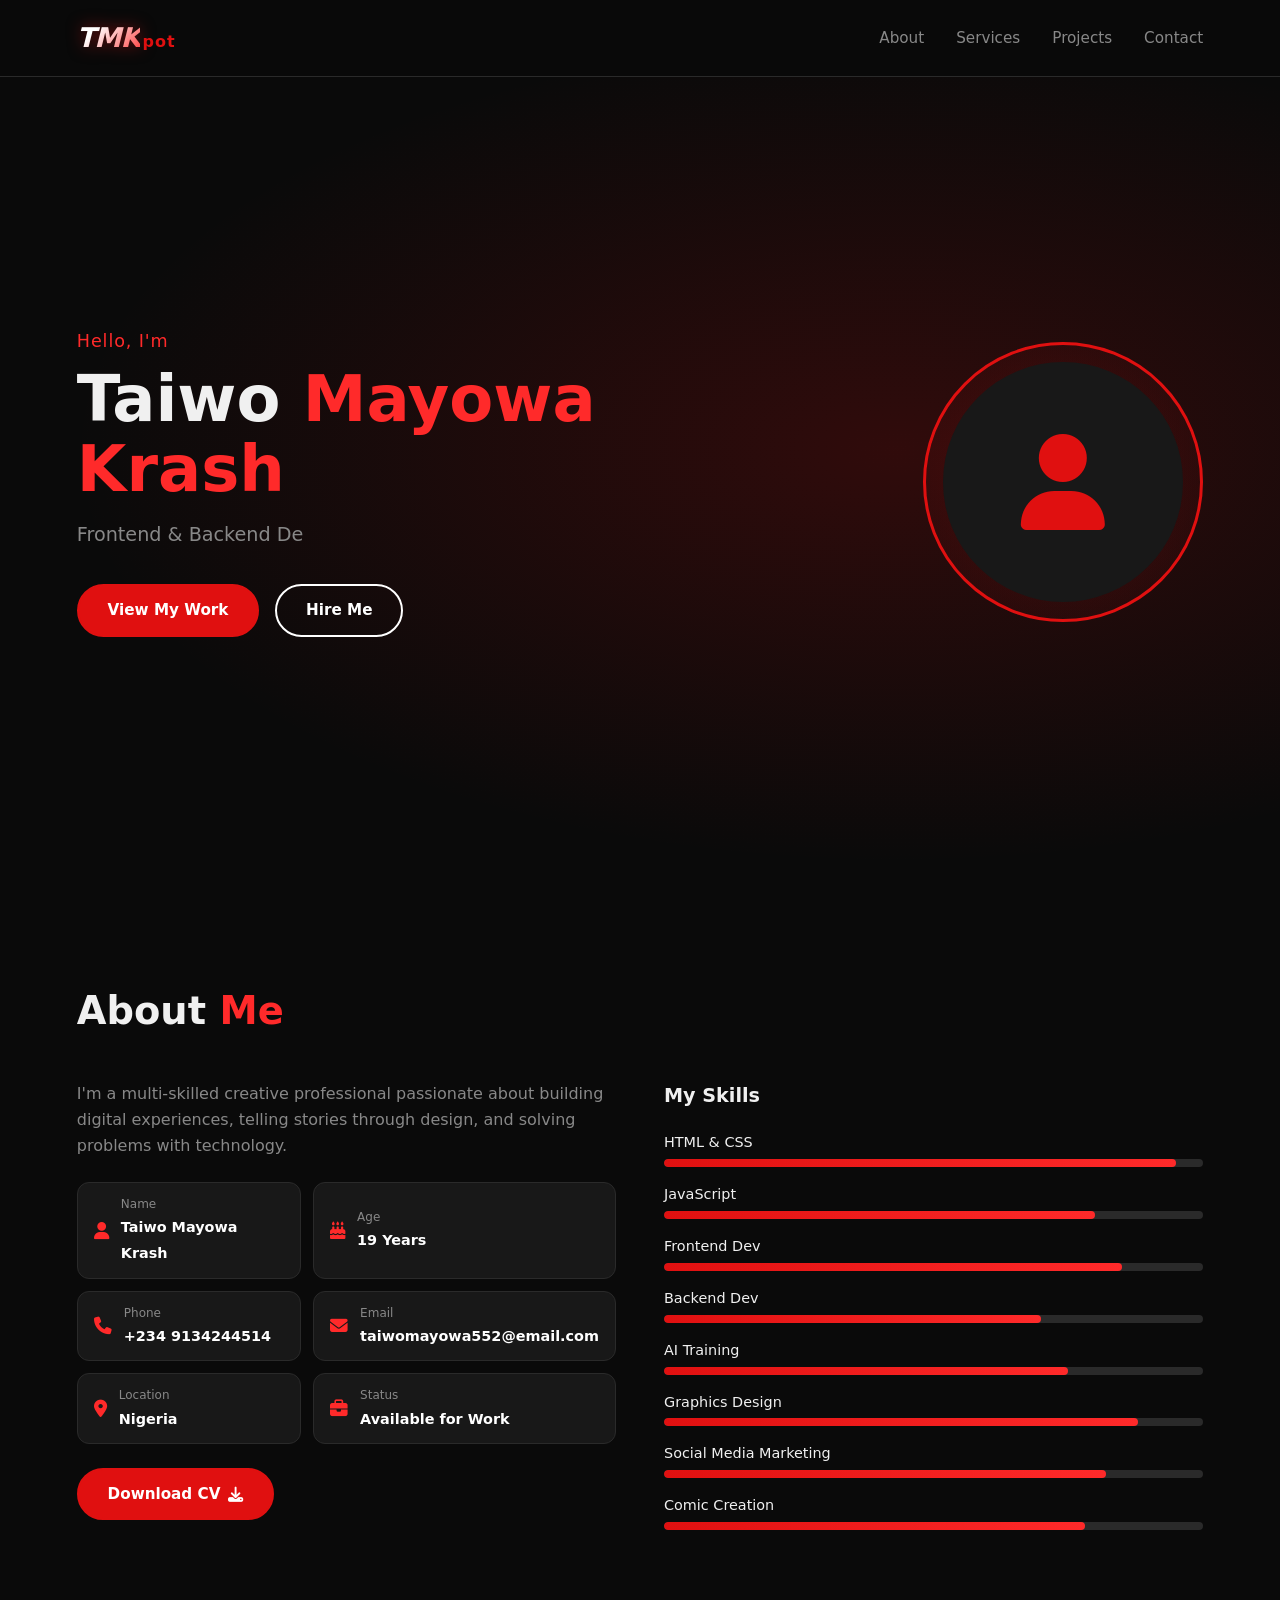
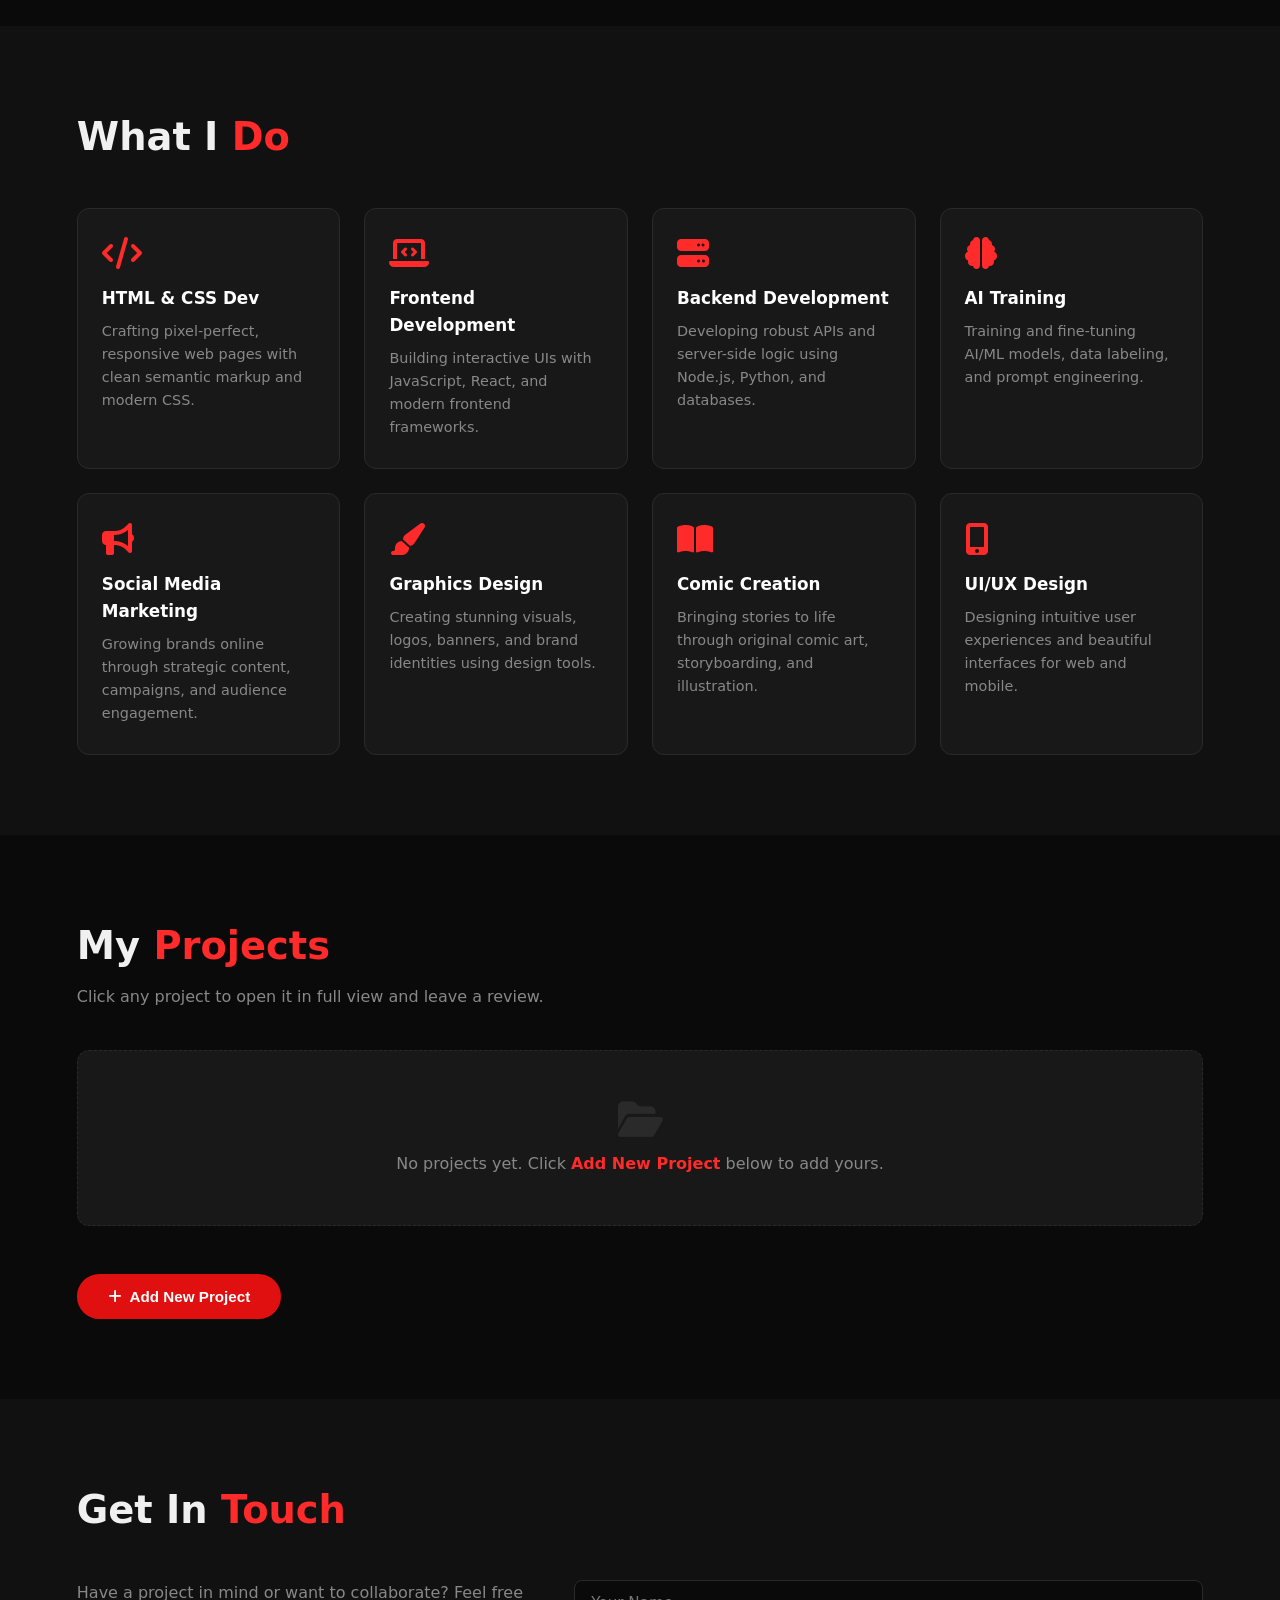
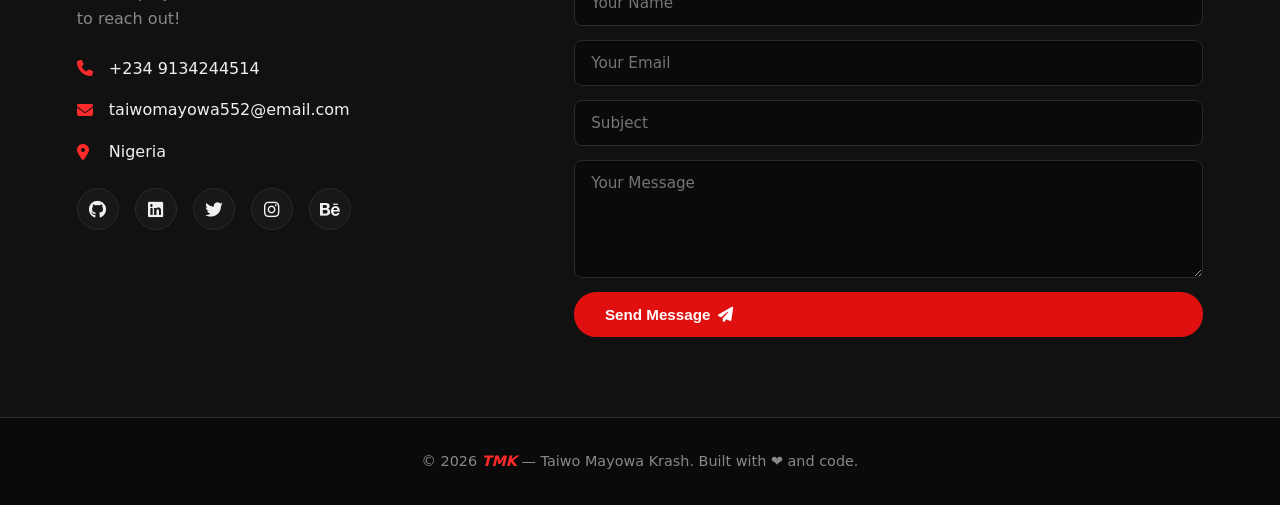
==== index.html @ ac5e5766 "Launch TMK portfolio with projects and recharge generator" ====
<!DOCTYPE html>
<html lang="en">
<head>
  <meta charset="UTF-8" />
  <meta name="viewport" content="width=device-width, initial-scale=1.0"/>
  <title>TMK | Taiwo Mayowa Krash</title>
  <link rel="stylesheet" href="style.css"/>
  <link rel="stylesheet" href="https://cdnjs.cloudflare.com/ajax/libs/font-awesome/6.5.0/css/all.min.css"/>
</head>
<body>

  <!-- NAV -->
  <nav>
    <div class="logo"><span class="logo-tmk">TMK</span><span class="logo-dot"> pot</span></div>
    <ul>
      <li><a href="#about">About</a></li>
      <li><a href="#services">Services</a></li>
      <li><a href="#projects">Projects</a></li>
      <li><a href="#contact">Contact</a></li>
    </ul>
    <button class="menu-btn" onclick="toggleMenu()"><i class="fas fa-bars"></i></button>
  </nav>
  <div class="mobile-menu" id="mobileMenu">
    <a href="#about" onclick="toggleMenu()">About</a>
    <a href="#services" onclick="toggleMenu()">Services</a>
    <a href="#projects" onclick="toggleMenu()">Projects</a>
    <a href="#contact" onclick="toggleMenu()">Contact</a>
  </div>

  <!-- HERO -->
  <section class="hero" id="home">
    <div class="hero-content">
      <p class="greeting">Hello, I'm</p>
      <h1>Taiwo <span>Mayowa Krash</span></h1>
      <p class="tagline" id="typedTagline"></p>
      <div class="hero-btns">
        <a href="#projects" class="btn primary">View My Work</a>
        <a href="#contact" class="btn outline">Hire Me</a>
      </div>
    </div>
    <div class="hero-avatar">
      <div class="avatar-ring">
        <div class="avatar-placeholder"><i class="fas fa-user"></i></div>
      </div>
    </div>
  </section>

  <!-- ABOUT -->
  <section id="about" class="section">
    <h2 class="section-title">About <span>Me</span></h2>
    <div class="about-grid">
      <div class="about-info">
        <p>I'm a multi-skilled creative professional passionate about building digital experiences, telling stories through design, and solving problems with technology.</p>
        <div class="info-cards">
          <div class="info-card"><i class="fas fa-user"></i><div><small>Name</small><strong>Taiwo Mayowa Krash</strong></div></div>
          <div class="info-card"><i class="fas fa-birthday-cake"></i><div><small>Age</small><strong>19 Years</strong></div></div>
          <div class="info-card"><i class="fas fa-phone"></i><div><small>Phone</small><strong>+234 9134244514</strong></div></div>
          <div class="info-card"><i class="fas fa-envelope"></i><div><small>Email</small><strong>taiwomayowa552@email.com</strong></div></div>
          <div class="info-card"><i class="fas fa-map-marker-alt"></i><div><small>Location</small><strong>Nigeria</strong></div></div>
          <div class="info-card"><i class="fas fa-briefcase"></i><div><small>Status</small><strong>Available for Work</strong></div></div>
        </div>
        <a href="#" class="btn primary" download>Download CV <i class="fas fa-download"></i></a>
      </div>
      <div class="skills-wrap">
        <h3>My Skills</h3>
        <div class="skill"><span>HTML & CSS</span><div class="bar"><div style="width:95%"></div></div></div>
        <div class="skill"><span>JavaScript</span><div class="bar"><div style="width:80%"></div></div></div>
        <div class="skill"><span>Frontend Dev</span><div class="bar"><div style="width:85%"></div></div></div>
        <div class="skill"><span>Backend Dev</span><div class="bar"><div style="width:70%"></div></div></div>
        <div class="skill"><span>AI Training</span><div class="bar"><div style="width:75%"></div></div></div>
        <div class="skill"><span>Graphics Design</span><div class="bar"><div style="width:88%"></div></div></div>
        <div class="skill"><span>Social Media Marketing</span><div class="bar"><div style="width:82%"></div></div></div>
        <div class="skill"><span>Comic Creation</span><div class="bar"><div style="width:78%"></div></div></div>
      </div>
    </div>
  </section>

  <!-- SERVICES -->
  <section id="services" class="section alt">
    <h2 class="section-title">What I <span>Do</span></h2>
    <div class="services-grid">
      <div class="service-card"><i class="fas fa-code"></i><h3>HTML & CSS Dev</h3><p>Crafting pixel-perfect, responsive web pages with clean semantic markup and modern CSS.</p></div>
      <div class="service-card"><i class="fas fa-laptop-code"></i><h3>Frontend Development</h3><p>Building interactive UIs with JavaScript, React, and modern frontend frameworks.</p></div>
      <div class="service-card"><i class="fas fa-server"></i><h3>Backend Development</h3><p>Developing robust APIs and server-side logic using Node.js, Python, and databases.</p></div>
      <div class="service-card"><i class="fas fa-brain"></i><h3>AI Training</h3><p>Training and fine-tuning AI/ML models, data labeling, and prompt engineering.</p></div>
      <div class="service-card"><i class="fas fa-bullhorn"></i><h3>Social Media Marketing</h3><p>Growing brands online through strategic content, campaigns, and audience engagement.</p></div>
      <div class="service-card"><i class="fas fa-paint-brush"></i><h3>Graphics Design</h3><p>Creating stunning visuals, logos, banners, and brand identities using design tools.</p></div>
      <div class="service-card"><i class="fas fa-book-open"></i><h3>Comic Creation</h3><p>Bringing stories to life through original comic art, storyboarding, and illustration.</p></div>
      <div class="service-card"><i class="fas fa-mobile-alt"></i><h3>UI/UX Design</h3><p>Designing intuitive user experiences and beautiful interfaces for web and mobile.</p></div>
    </div>
  </section>

  <!-- PROJECTS -->
  <section id="projects" class="section">
    <h2 class="section-title">My <span>Projects</span></h2>
    <p class="section-sub">Click any project to open it in full view and leave a review.</p>

    <div class="projects-grid" id="projectsGrid"></div>

    <!-- ADD PROJECT FORM -->
    <div class="add-project-wrap">
      <button class="btn primary" onclick="toggleAddForm()"><i class="fas fa-plus"></i> Add New Project</button>
      <div class="add-form" id="addForm">
        <h3>Add a Project</h3>
        <input type="text" id="projTitle" placeholder="Project Title *" />
        <input type="text" id="projCategory" placeholder="Category (e.g. Web Dev, Design, Marketing)" />
        <textarea id="projDesc" placeholder="Short Description * (shown on card)" rows="2"></textarea>
        <textarea id="projDetails" placeholder="Full Project Details (shown on project page)" rows="4"></textarea>
        <input type="text" id="projTech" placeholder="Technologies used, comma separated (e.g. HTML, CSS, Figma)" />
        <input type="url" id="projLink" placeholder="Live Demo URL (optional)" />
        <input type="url" id="projImage" placeholder="Cover Image URL (optional)" />
        <div class="form-row">
          <button class="btn primary" onclick="addProject()">Add Project</button>
          <button class="btn outline" onclick="toggleAddForm()">Cancel</button>
        </div>
      </div>
    </div>
  </section>

  <!-- PROJECT MODAL -->
  <div class="modal-overlay" id="modalOverlay" onclick="closeModal(event)">
    <div class="modal" id="projectModal">
      <button class="modal-close" onclick="closeModal()"><i class="fas fa-times"></i></button>
      <img id="modalImg" src="" alt="" />
      <div class="modal-body">
        <span class="modal-tag" id="modalTag"></span>
        <h2 id="modalTitle"></h2>
        <p id="modalDesc"></p>
        <div class="modal-actions">
          <a id="modalOpenBtn" href="#" target="_blank" class="btn primary">Open Project <i class="fas fa-external-link-alt"></i></a>
          <a id="modalLink" href="#" target="_blank" class="btn outline">Live Demo <i class="fas fa-globe"></i></a>
        </div>
      </div>
      <div class="reviews-section">
        <h3>Visitor Reviews</h3>
        <div class="reviews-list" id="reviewsList"></div>
        <div class="review-form">
          <input type="text" id="reviewName" placeholder="Your Name" />
          <div class="star-input" id="starInput">
            <span onclick="setRating(1)">★</span><span onclick="setRating(2)">★</span>
            <span onclick="setRating(3)">★</span><span onclick="setRating(4)">★</span>
            <span onclick="setRating(5)">★</span>
          </div>
          <textarea id="reviewText" placeholder="Write your review..." rows="2"></textarea>
          <button class="btn primary" onclick="submitReview()">Submit Review</button>
        </div>
      </div>
    </div>
  </div>

  <!-- CONTACT -->
  <section id="contact" class="section alt">
    <h2 class="section-title">Get In <span>Touch</span></h2>
    <div class="contact-grid">
      <div class="contact-info">
        <p>Have a project in mind or want to collaborate? Feel free to reach out!</p>
        <div class="contact-item"><i class="fas fa-phone"></i><span>+234 9134244514</span></div>
        <div class="contact-item"><i class="fas fa-envelope"></i><span>taiwomayowa552@email.com</span></div>
        <div class="contact-item"><i class="fas fa-map-marker-alt"></i><span>Nigeria</span></div>
        <div class="socials">
          <a href="#"><i class="fab fa-github"></i></a>
          <a href="#"><i class="fab fa-linkedin"></i></a>
          <a href="#"><i class="fab fa-twitter"></i></a>
          <a href="#"><i class="fab fa-instagram"></i></a>
          <a href="#"><i class="fab fa-behance"></i></a>
        </div>
      </div>
      <form class="contact-form" onsubmit="sendMessage(event)" action="https://formspree.io/f/mykojwol" method="POST">
        <input type="text" name="name" placeholder="Your Name" required />
        <input type="email" name="email" placeholder="Your Email" required />
        <input type="text" name="subject" placeholder="Subject" />
        <textarea name="message" placeholder="Your Message" rows="5" required></textarea>
        <button type="submit" class="btn primary">Send Message <i class="fas fa-paper-plane"></i></button>
        <p class="form-success" id="formSuccess">✅ Message sent! I'll get back to you soon.</p>
      </form>
    </div>
  </section>

  <!-- FOOTER -->
  <footer>
    <p>© <span id="year"></span> <span class="footer-tmk">TMK</span> — Taiwo Mayowa Krash. Built with ❤️ and code.</p>
  </footer>

  <script src="script.js"></script>
</body>
</html>
---- style.css ----
*, *::before, *::after {
  margin: 0;
  padding: 0;
  box-sizing: border-box;
}

:root {
  --bg: #0a0a0a;
  --bg2: #111111;
  --card: #181818;
  --red: #e01010;
  --red2: #ff2a2a;
  --red-glow: rgba(224,16,16,0.18);
  --white: #ffffff;
  --text: #f0f0f0;
  --muted: #888;
  --border: #2a2a2a;
  --radius: 12px;
}

html {
  scroll-behavior: smooth;
  width: 100%;
  overflow-x: hidden;
}

body {
  font-family: 'Segoe UI', system-ui, sans-serif;
  background: var(--bg);
  color: var(--text);
  line-height: 1.6;
  width: 100%;
  min-height: 100vh;
  overflow-x: hidden;
}

/* ── LOGO ─────────────────────────────────────────────────── */
.logo {
  display: flex;
  align-items: baseline;
  gap: 2px;
  text-decoration: none;
  user-select: none;
}
.logo-tmk {
  font-size: 1.7rem;
  font-weight: 900;
  letter-spacing: -1px;
  color: var(--white);
  font-style: italic;
  text-transform: uppercase;
  background: linear-gradient(135deg, #fff 30%, var(--red2) 100%);
  -webkit-background-clip: text;
  -webkit-text-fill-color: transparent;
  background-clip: text;
  filter: drop-shadow(0 0 8px rgba(224,16,16,0.5));
}
.logo-dot {
  font-size: 1rem;
  font-weight: 700;
  color: var(--red);
  letter-spacing: 1px;
  text-transform: lowercase;
  -webkit-text-fill-color: var(--red);
  background: none;
  filter: none;
}

/* ── NAV ──────────────────────────────────────────────────── */
nav {
  position: fixed;
  top: 0;
  left: 0;
  width: 100%;
  z-index: 100;
  display: flex;
  align-items: center;
  justify-content: space-between;
  padding: 1rem 6%;
  background: rgba(10,10,10,0.94);
  backdrop-filter: blur(14px);
  border-bottom: 1px solid var(--border);
}
nav ul { display: flex; gap: 2rem; list-style: none; }
nav ul a { color: var(--muted); text-decoration: none; font-size: .95rem; transition: color .2s; }
nav ul a:hover { color: var(--red2); }
.menu-btn { display: none; background: none; border: none; color: #fff; font-size: 1.4rem; cursor: pointer; }

.mobile-menu {
  display: none;
  flex-direction: column;
  gap: 1rem;
  position: fixed;
  top: 64px;
  left: 0;
  width: 100%;
  background: var(--bg2);
  padding: 1.5rem 6%;
  border-bottom: 1px solid var(--border);
  z-index: 99;
}
.mobile-menu.open { display: flex; }
.mobile-menu a { color: var(--text); text-decoration: none; font-size: 1rem; }

/* ── HERO ─────────────────────────────────────────────────── */
.hero {
  min-height: 100vh;
  width: 100%;
  display: flex;
  align-items: center;
  justify-content: space-between;
  padding: 8rem 6% 4rem;
  gap: 2rem;
  background: radial-gradient(ellipse at 70% 50%, var(--red-glow) 0%, transparent 65%);
}
.hero-content { max-width: 560px; }
.greeting { color: var(--red2); font-size: 1.1rem; margin-bottom: .5rem; letter-spacing: .05em; }
.hero-content h1 { font-size: clamp(2.4rem, 5vw, 4rem); font-weight: 900; line-height: 1.1; margin-bottom: 1rem; }
.hero-content h1 span { color: var(--red2); }
.tagline { font-size: 1.2rem; color: var(--muted); min-height: 2rem; margin-bottom: 2rem; }
.hero-btns { display: flex; gap: 1rem; flex-wrap: wrap; }

.avatar-ring {
  width: 280px; height: 280px; border-radius: 50%;
  border: 3px solid var(--red);
  display: flex; align-items: center; justify-content: center;
  background: radial-gradient(circle, var(--red-glow), transparent);
  animation: pulse 3s ease-in-out infinite;
  flex-shrink: 0;
}
.avatar-placeholder {
  width: 240px; height: 240px; border-radius: 50%;
  background: var(--card);
  display: flex; align-items: center; justify-content: center;
  font-size: 6rem; color: var(--red);
  overflow: hidden;
}
.avatar-placeholder img { width: 100%; height: 100%; object-fit: cover; }
@keyframes pulse {
  0%,100% { box-shadow: 0 0 0 0 rgba(224,16,16,0.45); }
  50%      { box-shadow: 0 0 0 22px rgba(224,16,16,0); }
}

/* ── BUTTONS ──────────────────────────────────────────────── */
.btn {
  display: inline-flex; align-items: center; gap: .5rem;
  padding: .75rem 1.8rem; border-radius: 50px;
  font-size: .95rem; font-weight: 600; cursor: pointer;
  text-decoration: none; border: 2px solid transparent; transition: all .25s;
}
.btn.primary { background: var(--red); color: #fff; border-color: var(--red); }
.btn.primary:hover { background: var(--red2); border-color: var(--red2); transform: translateY(-2px); box-shadow: 0 6px 20px rgba(224,16,16,0.4); }
.btn.outline { background: transparent; color: var(--white); border-color: var(--white); }
.btn.outline:hover { background: var(--white); color: #000; transform: translateY(-2px); }

/* ── SECTIONS ─────────────────────────────────────────────── */
.section {
  padding: 5rem 6%;
  width: 100%;
}
.section.alt { background: var(--bg2); }
.section-title { font-size: clamp(1.8rem, 3vw, 2.5rem); font-weight: 800; margin-bottom: .5rem; }
.section-title span { color: var(--red2); }
.section-sub { color: var(--muted); margin-bottom: 2.5rem; }

/* ── ABOUT ────────────────────────────────────────────────── */
.about-grid { display: grid; grid-template-columns: 1fr 1fr; gap: 3rem; margin-top: 2.5rem; }
.about-info p { color: var(--muted); margin-bottom: 1.5rem; }
.info-cards { display: grid; grid-template-columns: 1fr 1fr; gap: .75rem; margin-bottom: 1.5rem; }
.info-card {
  display: flex; align-items: center; gap: .75rem;
  background: var(--card); padding: .75rem 1rem; border-radius: var(--radius);
  border: 1px solid var(--border);
  transition: border-color .2s;
}
.info-card:hover { border-color: var(--red); }
.info-card i { color: var(--red2); font-size: 1.1rem; }
.info-card small { display: block; color: var(--muted); font-size: .75rem; }
.info-card strong { font-size: .9rem; color: var(--white); }

.skills-wrap h3 { margin-bottom: 1.2rem; font-size: 1.2rem; }
.skill { margin-bottom: 1rem; }
.skill span { display: block; font-size: .9rem; margin-bottom: .3rem; color: var(--text); }
.bar { background: var(--border); border-radius: 50px; height: 8px; overflow: hidden; }
.bar div { height: 100%; background: linear-gradient(90deg, var(--red), var(--red2)); border-radius: 50px; transition: width 1s ease; }

/* ── SERVICES ─────────────────────────────────────────────── */
.services-grid { display: grid; grid-template-columns: repeat(auto-fill, minmax(240px, 1fr)); gap: 1.5rem; margin-top: 2.5rem; }
.service-card {
  background: var(--card); border: 1px solid var(--border);
  border-radius: var(--radius); padding: 1.8rem 1.5rem;
  transition: transform .25s, border-color .25s, box-shadow .25s;
}
.service-card:hover { transform: translateY(-6px); border-color: var(--red); box-shadow: 0 8px 24px rgba(224,16,16,0.15); }
.service-card i { font-size: 2rem; color: var(--red2); margin-bottom: 1rem; display: block; }
.service-card h3 { font-size: 1.05rem; margin-bottom: .5rem; color: var(--white); }
.service-card p { color: var(--muted); font-size: .9rem; }

/* ── PROJECTS ─────────────────────────────────────────────── */
.projects-grid { display: grid; grid-template-columns: repeat(auto-fill, minmax(280px, 1fr)); gap: 1.5rem; margin-top: 2.5rem; }
.project-card {
  background: var(--card); border: 1px solid var(--border);
  border-radius: var(--radius); overflow: hidden; cursor: pointer;
  transition: transform .25s, border-color .25s, box-shadow .25s;
}
.project-card:hover { transform: translateY(-6px); border-color: var(--red2); box-shadow: 0 8px 28px rgba(224,16,16,0.2); }
.project-thumb {
  height: 180px; background: linear-gradient(135deg, #1a0000, var(--red));
  display: flex; align-items: center; justify-content: center;
  font-size: 3rem; color: rgba(255,255,255,.25); overflow: hidden;
  position: relative;
}
.project-thumb::after {
  content: ''; position: absolute; inset: 0;
  background: linear-gradient(to bottom, transparent 50%, rgba(0,0,0,.5));
}
.project-thumb img { width: 100%; height: 100%; object-fit: cover; }
.project-info { padding: 1.2rem; }
.project-tag { font-size: .75rem; color: var(--red2); font-weight: 600; text-transform: uppercase; letter-spacing: .05em; }
.project-info h3 { margin: .3rem 0 .5rem; font-size: 1.05rem; color: var(--white); }
.project-info p { color: var(--muted); font-size: .88rem; display: -webkit-box; -webkit-line-clamp: 2; -webkit-box-orient: vertical; overflow: hidden; }
.project-footer { display: flex; align-items: center; justify-content: space-between; margin-top: .8rem; }
.stars { color: #f59e0b; font-size: .9rem; }
.review-count { color: var(--muted); font-size: .8rem; }
.open-badge {
  font-size: .72rem; background: var(--red); color: #fff;
  padding: .2rem .6rem; border-radius: 50px; font-weight: 600;
}

/* ── ADD PROJECT ──────────────────────────────────────────── */
.add-project-wrap { margin-top: 3rem; }
.add-form {
  display: none; background: var(--card); border: 1px solid var(--border);
  border-radius: var(--radius); padding: 2rem; margin-top: 1.5rem; max-width: 600px;
}
.add-form.open { display: block; }
.add-form h3 { margin-bottom: 1.2rem; color: var(--white); }
.add-form input, .add-form textarea {
  width: 100%; background: var(--bg); border: 1px solid var(--border);
  color: var(--text); padding: .75rem 1rem; border-radius: 8px;
  font-size: .95rem; margin-bottom: .75rem; outline: none; font-family: inherit;
}
.add-form input:focus, .add-form textarea:focus { border-color: var(--red); }
.form-row { display: flex; gap: 1rem; }

/* ── MODAL ────────────────────────────────────────────────── */
.modal-overlay {
  display: none; position: fixed; inset: 0;
  background: rgba(0,0,0,.85); z-index: 200;
  align-items: center; justify-content: center; padding: 1rem;
}
.modal-overlay.open { display: flex; }
.modal {
  background: var(--card); border-radius: var(--radius);
  border: 1px solid var(--border);
  width: 100%; max-width: 680px; max-height: 90vh;
  overflow-y: auto; position: relative;
}
.modal-close {
  position: absolute; top: 1rem; right: 1rem;
  background: var(--bg); border: 1px solid var(--border); color: var(--text);
  width: 36px; height: 36px; border-radius: 50%; cursor: pointer;
  font-size: 1rem; display: flex; align-items: center; justify-content: center;
  z-index: 1; transition: background .2s, border-color .2s;
}
.modal-close:hover { background: var(--red); border-color: var(--red); }
.modal > img { width: 100%; height: 220px; object-fit: cover; }
.modal-body { padding: 1.5rem 1.5rem .5rem; }
.modal-tag { font-size: .75rem; color: var(--red2); font-weight: 700; text-transform: uppercase; }
.modal-body h2 { margin: .4rem 0 .8rem; color: var(--white); }
.modal-body p { color: var(--muted); margin-bottom: 1.2rem; }
#modalLink.hidden { display: none; }
.modal-actions { display: flex; gap: .75rem; flex-wrap: wrap; margin-bottom: .5rem; }

/* ── REVIEWS ──────────────────────────────────────────────── */
.reviews-section { padding: 1rem 1.5rem 1.5rem; border-top: 1px solid var(--border); margin-top: .5rem; }
.reviews-section h3 { margin-bottom: 1rem; color: var(--white); }
.reviews-list { display: flex; flex-direction: column; gap: .75rem; margin-bottom: 1.2rem; max-height: 200px; overflow-y: auto; }
.review-item { background: var(--bg); border-radius: 8px; padding: .8rem 1rem; border-left: 3px solid var(--red); }
.review-item .r-header { display: flex; justify-content: space-between; align-items: center; margin-bottom: .3rem; }
.review-item .r-name { font-weight: 600; font-size: .9rem; color: var(--white); }
.review-item .r-stars { color: #f59e0b; }
.review-item .r-text { color: var(--muted); font-size: .88rem; }
.no-reviews { color: var(--muted); font-size: .9rem; }
.review-form { display: flex; flex-direction: column; gap: .6rem; }
.review-form input, .review-form textarea {
  background: var(--bg); border: 1px solid var(--border);
  color: var(--text); padding: .65rem .9rem; border-radius: 8px;
  font-size: .9rem; outline: none; font-family: inherit;
}
.review-form input:focus, .review-form textarea:focus { border-color: var(--red); }
.star-input { display: flex; gap: .3rem; font-size: 1.6rem; color: var(--border); cursor: pointer; }
.star-input span.active { color: #f59e0b; }
.star-input span:hover { color: #f59e0b; }

/* ── CONTACT ──────────────────────────────────────────────── */
.contact-grid { display: grid; grid-template-columns: 1fr 1.4fr; gap: 3rem; margin-top: 2.5rem; }
.contact-info p { color: var(--muted); margin-bottom: 1.5rem; }
.contact-item { display: flex; align-items: center; gap: .75rem; margin-bottom: 1rem; }
.contact-item i { color: var(--red2); width: 20px; }
.socials { display: flex; gap: 1rem; margin-top: 1.5rem; }
.socials a {
  width: 42px; height: 42px; border-radius: 50%;
  background: var(--card); border: 1px solid var(--border);
  display: flex; align-items: center; justify-content: center;
  color: var(--text); text-decoration: none; font-size: 1.1rem;
  transition: all .2s;
}
.socials a:hover { background: var(--red); border-color: var(--red); color: #fff; }
.contact-form { display: flex; flex-direction: column; gap: .9rem; }
.contact-form input, .contact-form textarea {
  background: var(--bg); border: 1px solid var(--border);
  color: var(--text); padding: .8rem 1rem; border-radius: 8px;
  font-size: .95rem; outline: none; font-family: inherit;
}
.contact-form input:focus, .contact-form textarea:focus { border-color: var(--red); }
.form-success { display: none; color: #4ade80; font-size: .9rem; }
.form-success.show { display: block; }

/* ── FOOTER ───────────────────────────────────────────────── */
footer {
  text-align: center; padding: 2rem;
  color: var(--muted); font-size: .9rem;
  border-top: 1px solid var(--border);
}
.footer-tmk { color: var(--red2); font-weight: 800; font-style: italic; }

/* ── RESPONSIVE ───────────────────────────────────────────── */
@media (max-width: 768px) {
  nav ul { display: none; }
  .menu-btn { display: block; }
  .hero { flex-direction: column; text-align: center; padding-top: 6rem; }
  .hero-btns { justify-content: center; }
  .hero-avatar { order: -1; }
  .avatar-ring { width: 200px; height: 200px; }
  .avatar-placeholder { width: 170px; height: 170px; font-size: 4rem; }
  .about-grid, .contact-grid { grid-template-columns: 1fr; }
  .info-cards { grid-template-columns: 1fr; }
}
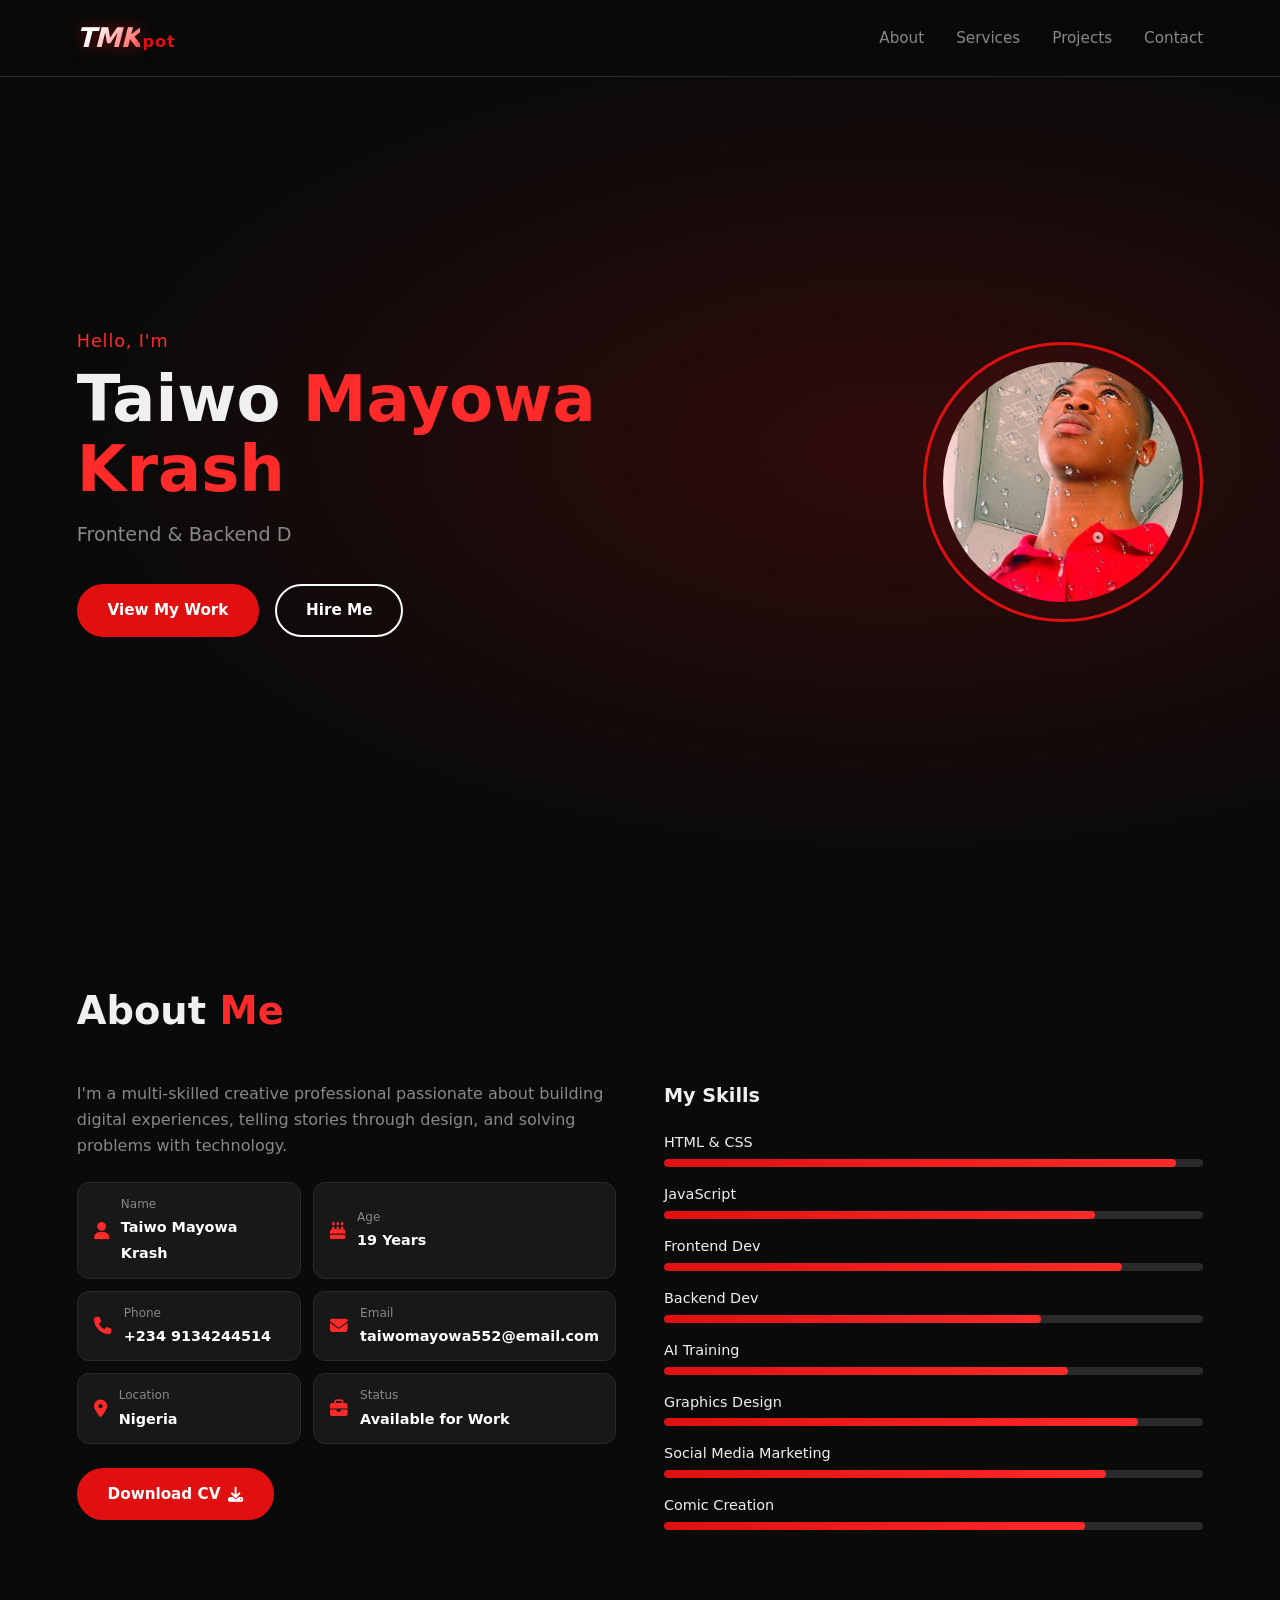
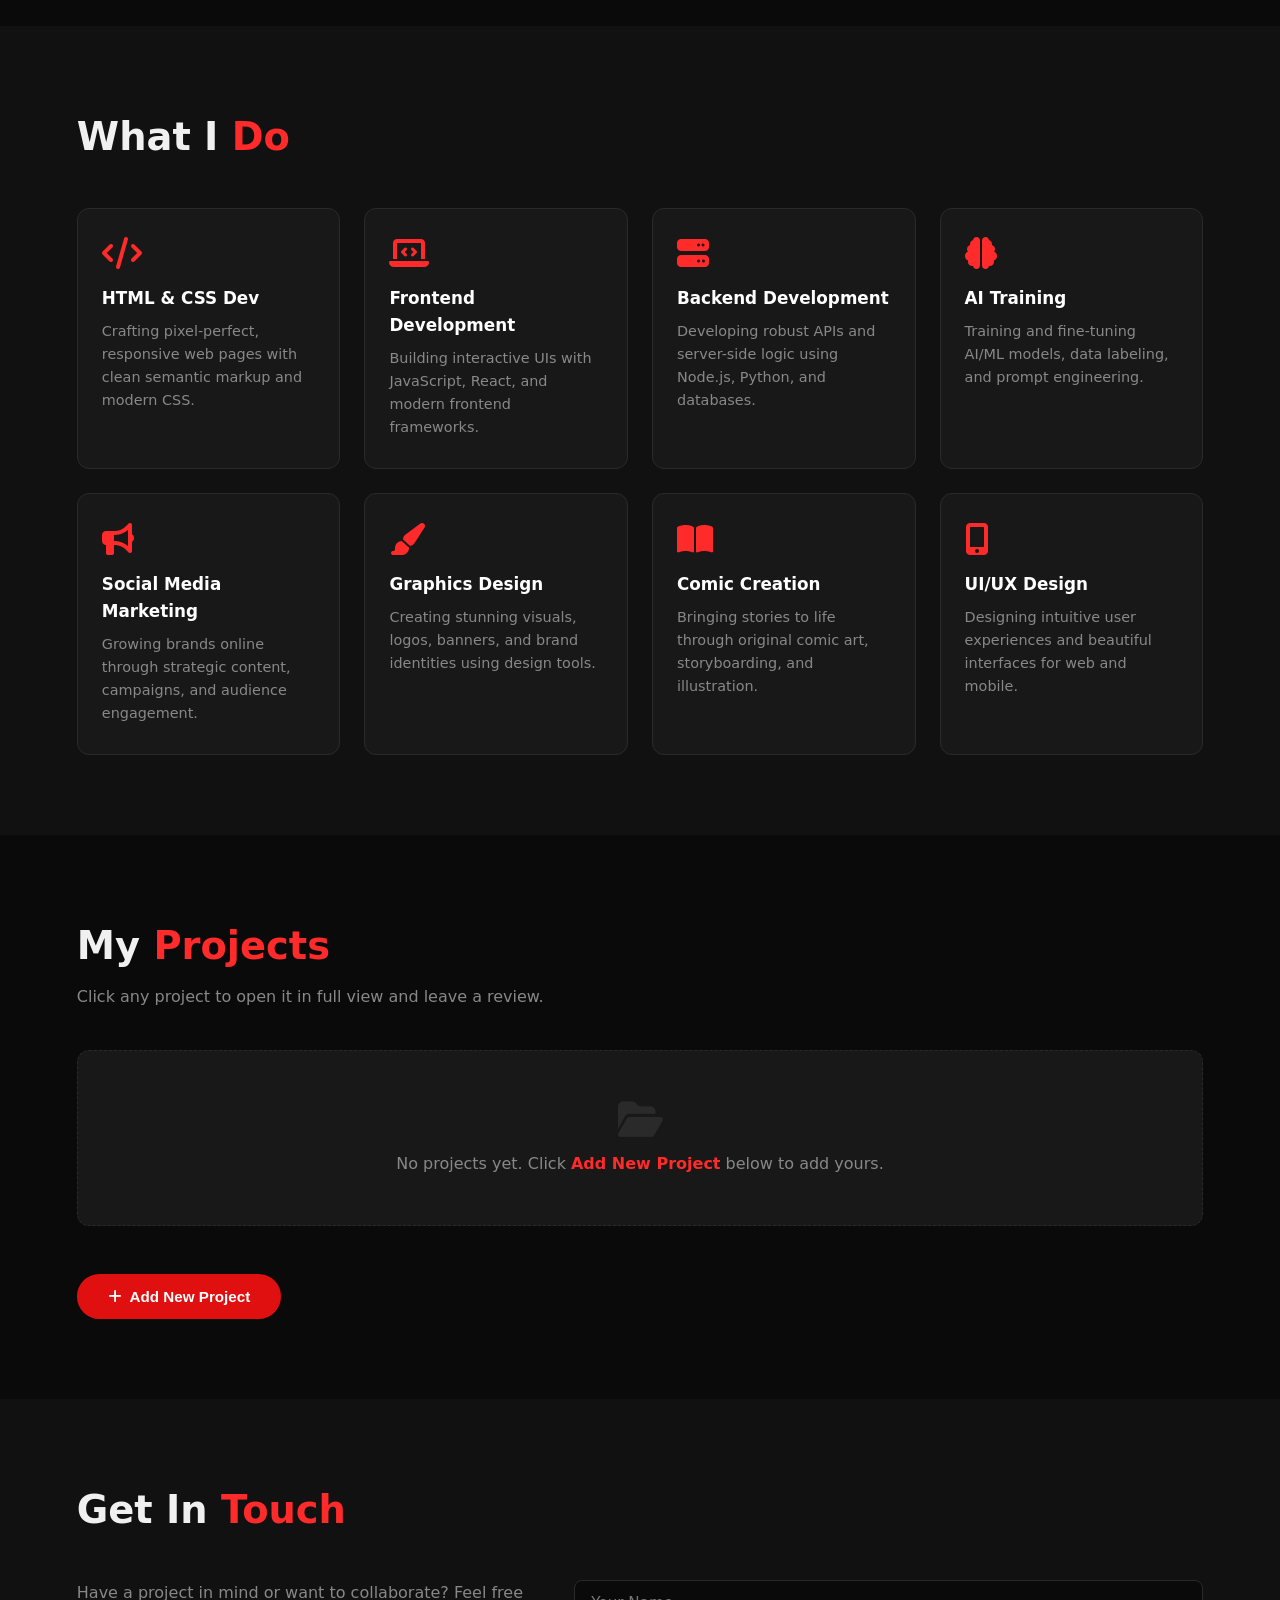
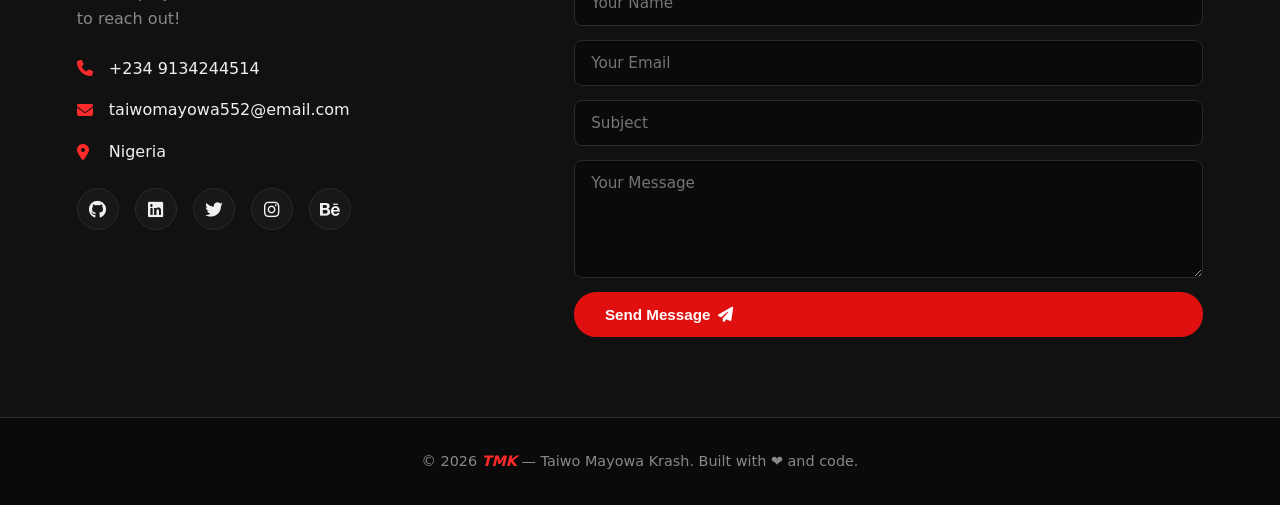
==== commit 061b8ec5: "Add profile picture" ====
--- a/index.html
+++ b/index.html
@@ -40,7 +40,7 @@
     </div>
     <div class="hero-avatar">
       <div class="avatar-ring">
-        <div class="avatar-placeholder"><i class="fas fa-user"></i></div>
+        <div class="avatar-placeholder"><img src="./ataboy.jpeg" alt="Taiwo Mayowa Krash" onerror="this.style.display='none';this.nextElementSibling.style.display='flex'"/><i class="fas fa-user" style="display:none"></i></div>
       </div>
     </div>
   </section>
